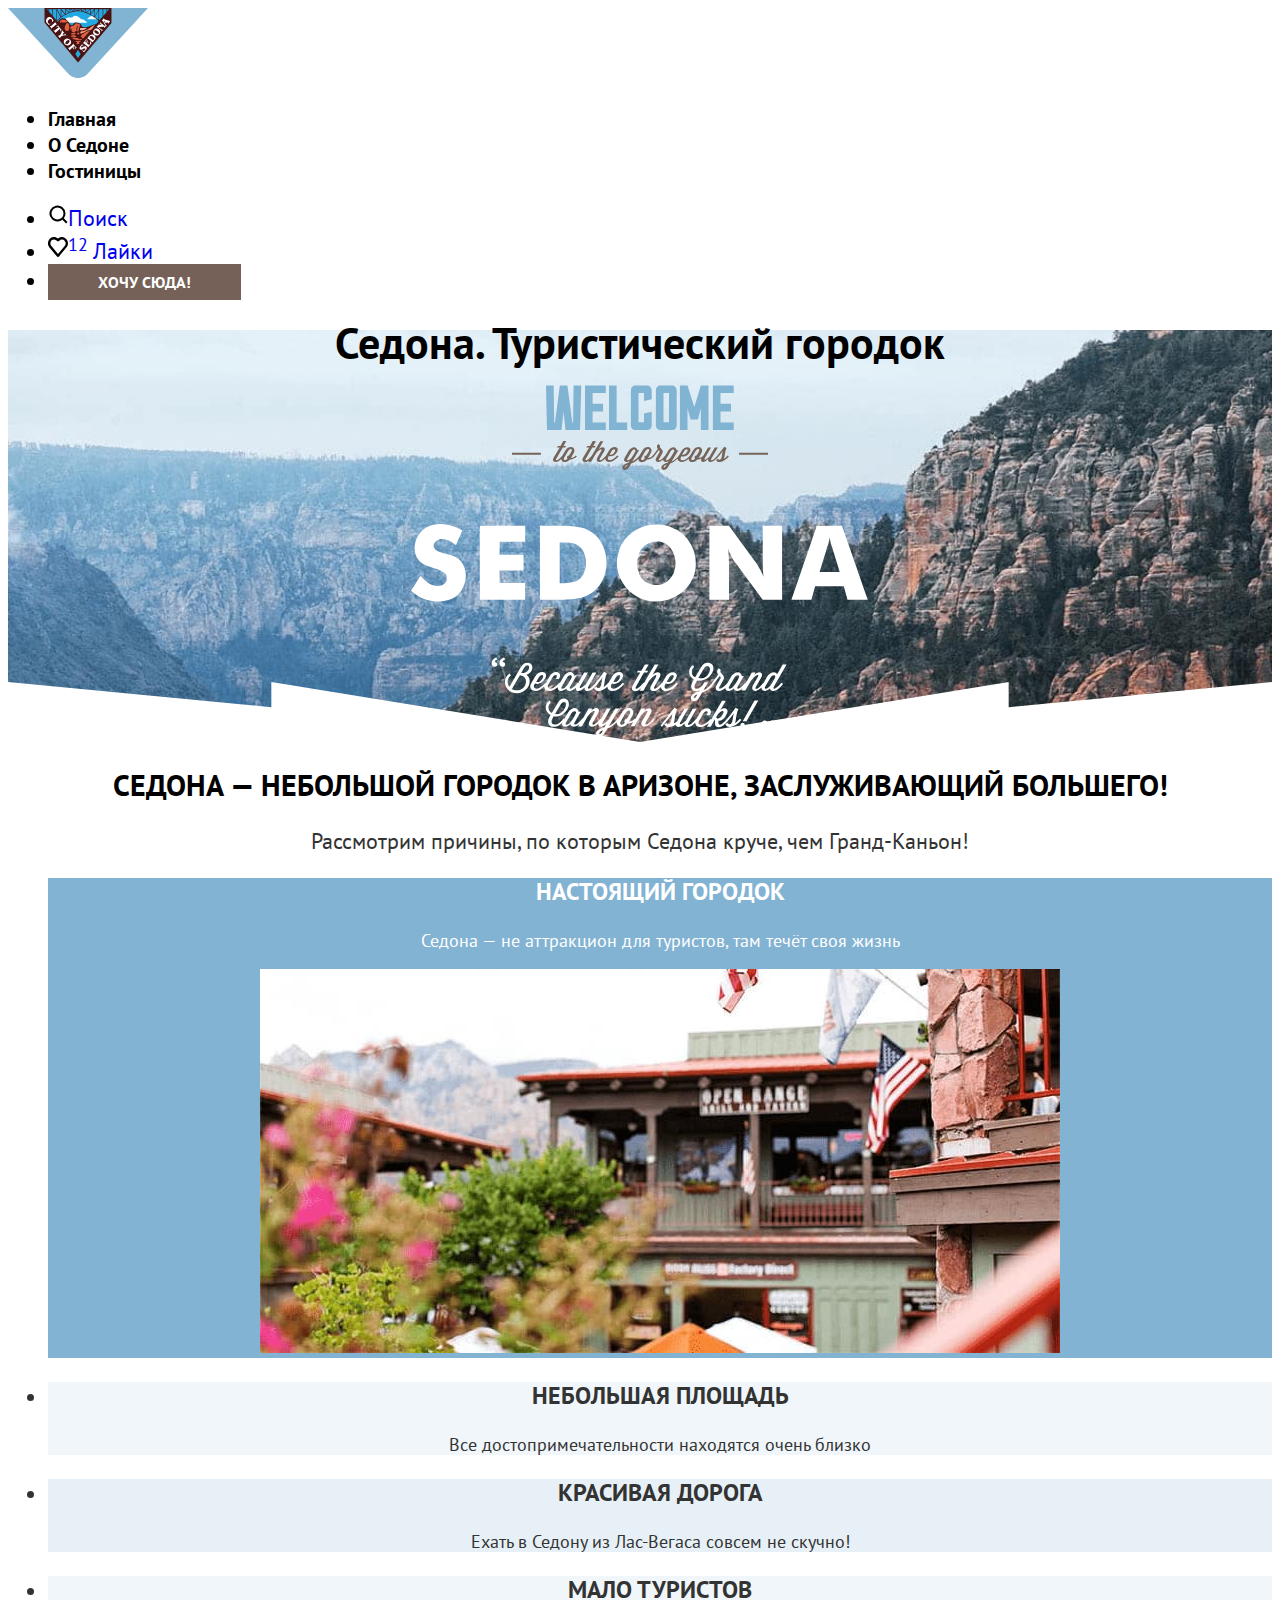
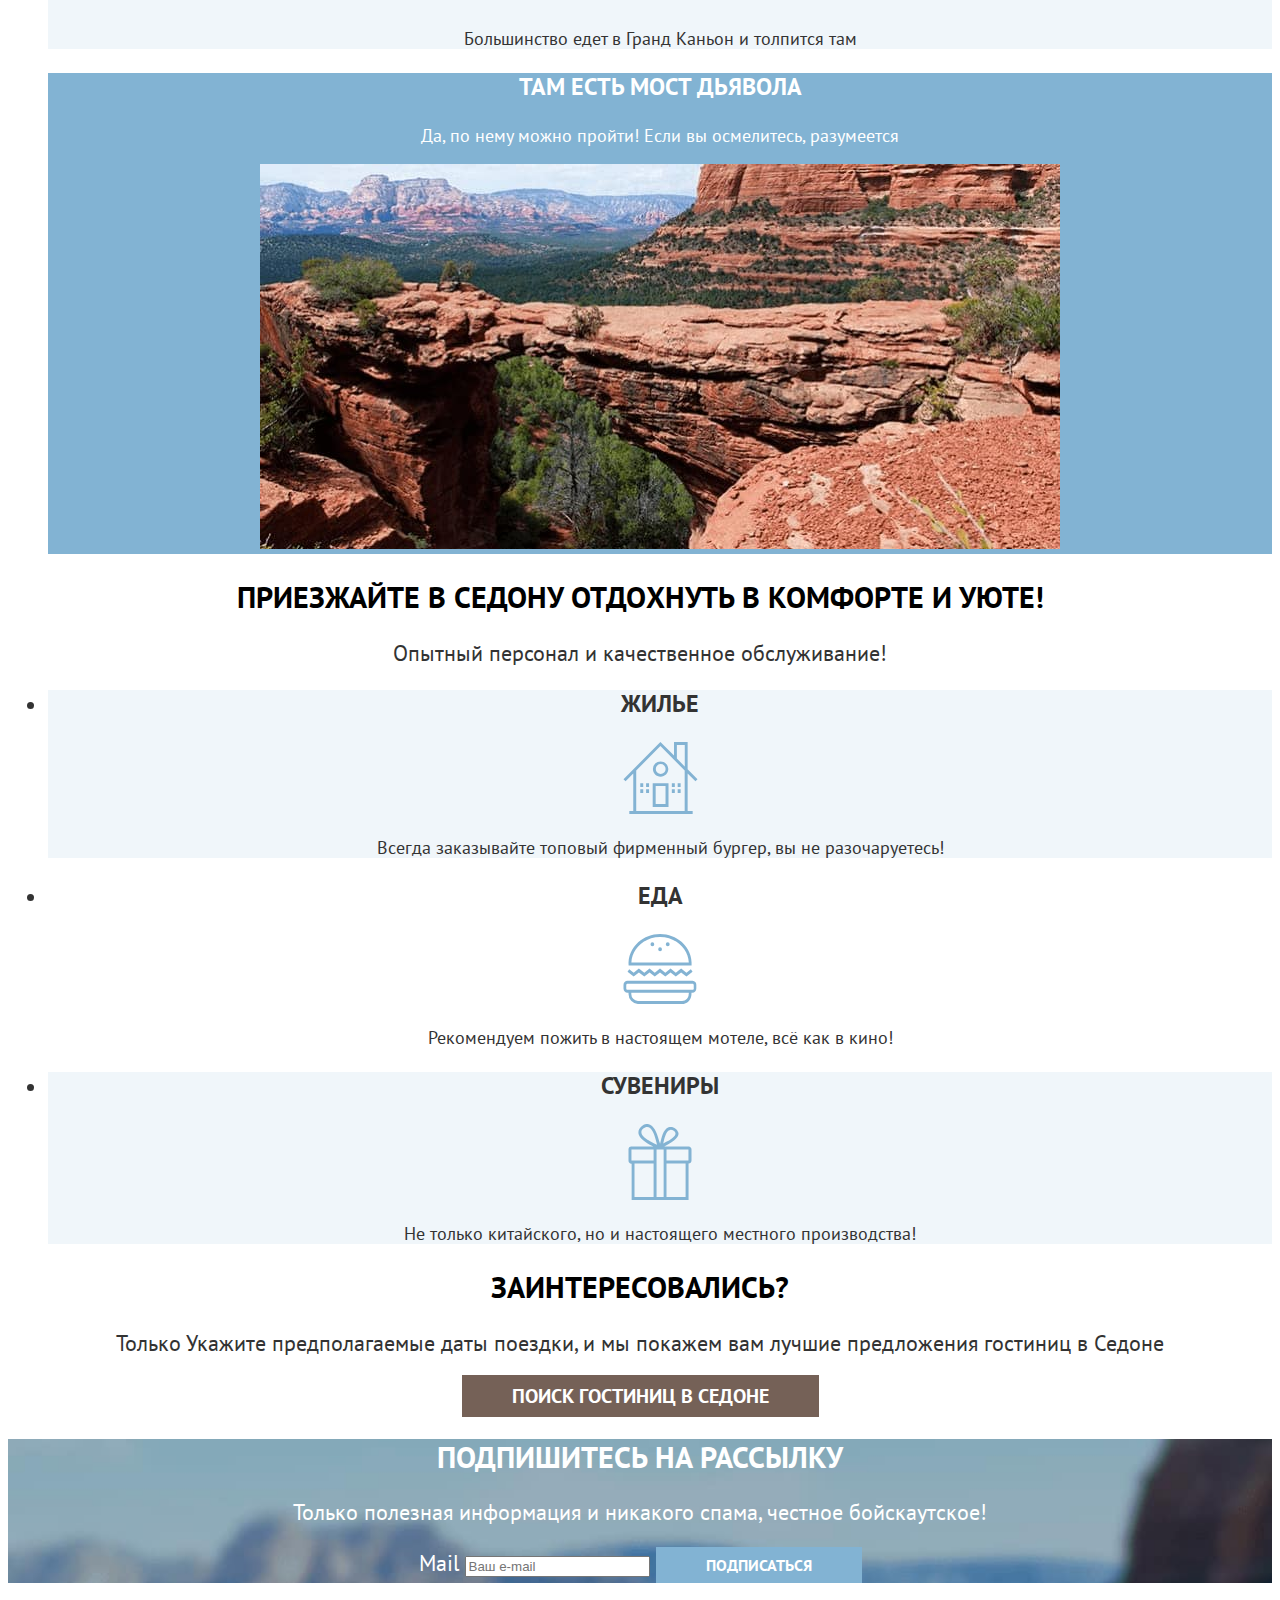
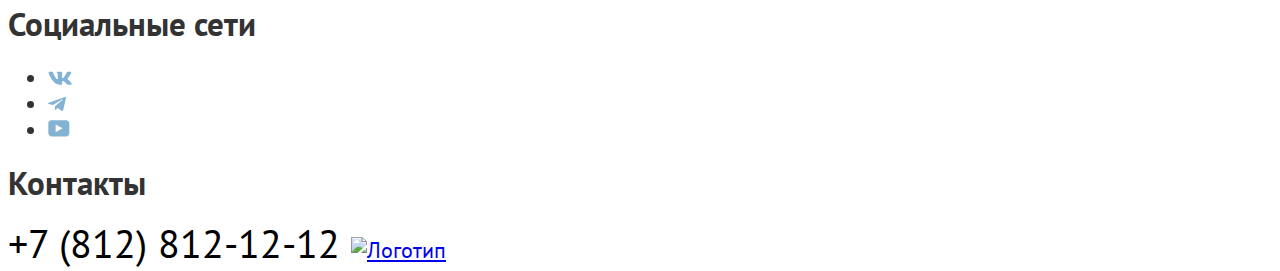
==== 2260615-sedona-36-master/index.html @ d2b9ed02 "Merge pull request #4 from IlyaPushkarskiy/master" ====
<!DOCTYPE html>
<html lang="ru">

<head>
  <meta charset="utf-8">
  <title>HTML Academy: Седона</title>
  <link rel="stylesheet" href="styles/styles.css">
</head>

<body>
  <header class="page-header">
    <a class="header-logo" href=" ">
      <img class="logo" width="140" height="70" src="images/header/logo.svg" alt="Логотип">
    </a>
    <nav class="navigation">
      <ul class="navigation-list">
        <li class="navigation-item">
          <a class="navigation-link" href="index.html">Главная
          </a>
        </li>
        <li class="navigation-item">
          <a class="navigation-link" href="#">О Седоне
          </a>
        </li>
        <li class="navigation-item">
          <a class="navigation-link" href="catalog.html">Гостиницы
          </a>
        </li>
      </ul>
      <ul class="navigation-list navigation-user">
        <li class="navigation-item-search">
          <a class="navigation-link-search" href="#">
            <span class="visually-hidden">Поиск</span>
          </a>
        </li>
        <li class="navigation-item-favorites">
          <a class=" navigation-link-favorites" href="#">
            <sup>12
            </sup>
            <span class="visually-hidden">Лайки</span>
          </a>
        </li>
        <li class="navigation-item-button">
          <button type="button" class="navigation-link-button">ХОЧУ СЮДА!
          </button>
        </li>
      </ul>
    </nav>
  </header>

  <main class="main-index">
    <section class="hero">
      <h1 class="visually-hidden">Седона. Туристический городок
      </h1>
      <img class="hero-title" width="458" height="352" src="images/main/welcome.svg" alt="Welcome to the gorgeous Sedona,
      because the Grand Canyon sucks!">
    </section>

    <section class="advantages">
      <h2 class="advantages-header">Седона — небольшой городок в Аризоне, заслуживающий большего!
      </h2>
      <p class="advantages-header-paragraph">Рассмотрим причины, по которым Седона круче, чем Гранд-Каньон!
      </p>
      <ul class="advantages-list">
        <li class="advantages-item">
          <h3 class="advantages-item-name">НАСТОЯЩИЙ ГОРОДОК
          </h3>
          <p class="advantages-item-desc">Седона — не аттракцион для туристов, там течёт своя жизнь
          </p>
          <img class="photo-sity" width="800" height="384" src="images/main/advantages-photo-1.jpg"
            alt="Фотография-города">
        </li>
        <li class="advantages-item">
          <h3 class="advantages-item-name">Небольшая площадь
          </h3>
          <p class="advantages-item-desc">Все достопримечательности находятся очень близко
          </p>
        </li>

        <li class="advantages-item">
          <h3 class="advantages-item-name">КРАСИВАЯ ДОРОГА
          </h3>
          <p class="advantages-item-desc">Ехать в Седону из Лас-Вегаса совсем не скучно!
          </p>
        </li>
        <li class="advantages-item">
          <h3 class="advantages-item-name">МАЛО ТУРИСТОВ
          </h3>
          <p class="advantages-item-desc">Большинство едет в Гранд Каньон и толпится там
          </p>
        </li>
        <li class="advantages-item">
          <h3 class="advantages-item-name">ТАМ ЕСТЬ МОСТ ДЬЯВОЛА
          </h3>
          <p class="advantages-item-desc">Да, по нему можно пройти! Если вы осмелитесь, разумеется
          </p>
          <img class="photo-canyon" width="800" height="385" src="images/main/advantages-photo-2.jpg"
            alt="Фотография-каньона">
        </li>
      </ul>
    </section>

    <section class="recommendations">
      <h2 class="recommendations-header">Приезжайте в Седону отдохнуть в комфорте и уюте!
      </h2>
      <p> Опытный персонал и качественное обслуживание!
      </p>
      <ul class="recommendations-list">
        <li class="recommendations-item">
          <h3 class="recommendations-item-name">ЖИЛЬЕ
          </h3>
          <img class="home" width="75" height="72" src="images/main/home.svg" alt="Дом">
          <p class="recommendations-item-desc"> Всегда заказывайте топовый фирменный бургер, вы не разочаруетесь!
          </p>
        </li>
        <li class="recommendations-item">
          <h3 class="recommendations-item-name">ЕДА
          </h3>
          <img class="food" width="74" height="70" src="images/main/food.svg" alt="Еда">
          <p class="recommendations-item-desc"> Рекомендуем пожить в настоящем мотеле, всё как в кино!
          </p>
        </li>
        <li class="recommendations-item">
          <h3 class="recommendations-item-name">СУВЕНИРЫ
          </h3>
          <img class="souvenir" width="64" height="76" src="images/main/souvenir.svg" alt="Сувениры">
          <p class="recommendations-item-desc"> Не только китайского, но и настоящего местного производства!
          </p>
        </li>
      </ul>
    </section>

    <section class="search-hotels">
      <h2 class="search-header">ЗАИНТЕРЕСОВАЛИСЬ?
      </h2>
      <p class="search-description">Только Укажите предполагаемые даты поездки,
        и мы покажем вам лучшие предложения гостиниц в Седоне
      </p>
      <a type="button" class="button-search"
      href="catalog.html">ПОИСК ГОСТИНИЦ В СЕДОНЕ
      </a>
    </section>

    <section class="subscribe-hotels">
      <h2 class="subscribe-hotels-header">ПОДПИШИТЕСЬ НА РАССЫЛКУ
      </h2>
      <p>Только полезная информация и
        никакого спама, честное бойскаутское!
      </p>
      <form class="subscribe-form" action="https://echo.htmlacademy.ru/">
        <label class="visually-hidden" for="mail">Mail
        </label>
        <input type="email" name="mail" id="mail" placeholder="Ваш e-mail">
        <button class="button-subscribe" type="submit">
          ПОДПИСАТЬСЯ
        </button>
      </form>
    </section>
  </main>

  <footer class="page-footer">
    <h2 class="visually-hidden">
      Социальные сети
    </h2>
    <ul class="footer-social-list">
      <li class="footer-social-item">
        <a class="button" href="https://vk.com/htmlacademy">
          <img class="vkontacte" width="24" height="14" src="images/footer/vkontakte.svg" alt="Вконтакте">
        </a>
      </li>
      <li class="footer-social-item">
        <a class="button" href="https://t.me/htmlacademy">
          <img class="telegram" width="18" height="15" src="images/footer/telegram.svg" alt="Телеграм">
        </a>
      </li>
      <li class="footer-social-item">
        <a class="button" href="https://www.youtube.com/user/htmlacademyru">

          <img class="Youtube" width="22" height="17" src="images/footer/youtube.svg" alt="Youtube">
        </a>
      </li>
    </ul>
    <h2 class="visually-hidden">Контакты
    </h2>
    <a class="footer-contacts-phone" href="tel:+78128121212">
      +7 (812) 812-12-12
    </a>
    <a href="https://htmlacademy.ru/">
      <img class="footer-logo" width="115" height="32"
      src="images/footer/html-academy.svg" alt="Логотип">
    </a>
  </footer>
</body>

</html>
---- 2260615-sedona-36-master/styles/styles.css ----
@font-face {
  font-family: "PT Sans";
  font-style: normal;
  font-weight: 400;
  src: url("../fonts/ptsans-400.woff2") format("woff2");
  font-display: swap;
}

@font-face {
  font-family: "PT Sans";
  font-style: normal;
  font-weight: 700;
  src: url("../fonts/ptsans-700.woff2") format("woff2");
  font-display: swap;
}

body {
  font-family: "PT Sans", sans-serif;
  font-size: 22px;
  line-height: 26px;
  font-weight: 400;
  color: #333333;
  background-color: #FFFFFF;

}

button {
  font-family: inherit;
  font-size: 16px;
  line-height: 20px;
  font-weight: 700;
  text-align: center;
  color: #ffffff;
  background-color: #756157;
  text-transform: uppercase;
  border: none;
  padding: 8px 50px;
}

.button-search {
  font-size: 20px;
  line-height: 36px;
  font-weight: 700;
  text-align: center;
  color: #ffffff;
  background-color: #756157;
  text-transform: uppercase;
  text-decoration: none;
  padding: 8px 50px;
}

.button-subscribe {
  color: #ffffff;
  background-color: #82B3D3;
}

.page-header {
  color: #000000;
  background-color: #FFFFFF;
}

.navigation-link {
  font-size: 20px;
  line-height: 24px;
  font-weight: 700;
  text-align: center;
  color: #000000;
  background-color: #FFFFFF;
  text-decoration: none;
  text-transform: capitalize;
}

.navigation-link-search {
  background-image: url("../images/header/search.svg");
  background-repeat: no-repeat;
  background-size: 20px 20px;
  text-decoration: none;
  padding-left: 20px
}

.navigation-link-favorites {
  background-image: url("../images/header/favorites.svg");
  background-repeat: no-repeat;
  background-size: 20px 20px;
  text-decoration: none;
  padding-left: 20px
}


.hero {
  color: #000000;
  background-color: #3b6286;
  background-image: url("../images/main/title-stairs.svg"),
    url("../images/main/main-header-background.jpg");
  background-size: 100% auto, cover;
  background-repeat: no-repeat, no-repeat;
  background-position: bottom center, top center;
}

.main-index {
  text-align: center;
}

.advantages-header,
.recommendations-header,
.search-header,
.subscribe-hotels-header {
  font-family: inherit;
  font-size: 30px;
  line-height: 36px;
  font-weight: 700;
  text-transform: uppercase;
  color: #000000;
}

.advantages-item-name,
.recommendations-item-name {
  font-size: 24px;
  line-height: 28px;
  text-transform: uppercase;
}

.advantages-item:first-child,
.advantages-item:last-child {
  color: #FFFFFF;
  background-color: #82B3D3;
}

.advantages-item-desc,
.recommendations-item-desc {
  font-size: 18px;
  line-height: 21px;
}

.advantages-item:nth-child(2),
.advantages-item:nth-child(4) {
  color: #333333;
  background-color: rgba(131, 179, 211, 0.12);
}


.advantages-item:nth-child(3) {
  color: #333333;
  background-color: rgba(131, 179, 211, 0.2);
}

.recommendations-item:nth-child(1) {
  color: #333333;
  background-color: rgba(131, 179, 211, 0.12);
}

.recommendations-item:nth-child(3) {
  color: #333333;
  background-color: rgba(131, 179, 211, 0.12);
}

.subscribe-hotels-header {
  color: #FFFFFF;
}

.subscribe-hotels {
  color: #FFFFFF;
  background-image: url("../images/main/subscribe.jpg");
  background-size: 100% auto;
  background-repeat: no-repeat;

}

.footer-contacts-phone {
  font-size: 40px;
  line-height: 40px;
  color: #000000;
  background-color: #FFFFFF;
  text-align: center;
  text-decoration: none;
}

.inner-header-title {
  font-size: 60px;
  line-height: 78px;
  font-weight: 700;
  color: #000000;
  background-color: #FFFFFF;

}

.inner-title-filter {
  color: white;
  background-color: #000;
  background-image: url("../images/catalog/filter-catalog.jpg");
  background-size: cover;
  background-repeat: no-repeat;

}

.catalog-filter-title {
  font-weight: 700;
  font-size: 20px;
  line-height: 24px;
}

.breadcrumbs-link {
  font-size: 16px;
  line-height: 21px;
  color: inherit;
  text-decoration: none;
}

.cards-style a {
  text-decoration: none;
}

.control {
  font-size: 18px;
  line-height: 23px;
}

.price {
  font-size: 20px;
  line-height: 24px;
}

.catalog-button-submit {
  background-color: #82B3D3;
}

.catalog-button-reset {
  color: #ffffff;
  background-color: transparent;
}

.catalog-results {
  color: #000000;
  font-weight: 700;
  font-size: 30px;
  line-height: 36px;
}

.select-control {
  font-size: 18px;
  line-height: 21px;
}

.product-card-link {
  font-weight: 700;
  font-size: 24px;
  line-height: 28px;
  color: #000000;
  text-decoration: none;
}

.product-card-price {
  font-size: 18px;
  line-height: 21px;
  font-weight: 400;
}

.producr-card-button {
  font-weight: 700;
  color: #fff;
  background-color: #756157;
  text-decoration: none;
  padding: 8px 50px;
}

.favorites {
  background-color: #82B3D3;
  padding: 8px 50px;
}

.rating {
  font-size: 16px;
  line-height: 20px;
  text-transform: uppercase;
}

.pagination-link {
  color: #FFFFFF;
  background-color: #82B3D3;
  font-weight: 700;
  font-size: 20px;
  line-height: 36px;
  text-decoration: none;
}

.pagination-current {
  color: #000;
  background-color: #F2F2F2;
}

.subscribe-hotels-inner-header {
  font-weight: 700;
  font-size: 30px;
  line-height: 36px;
}
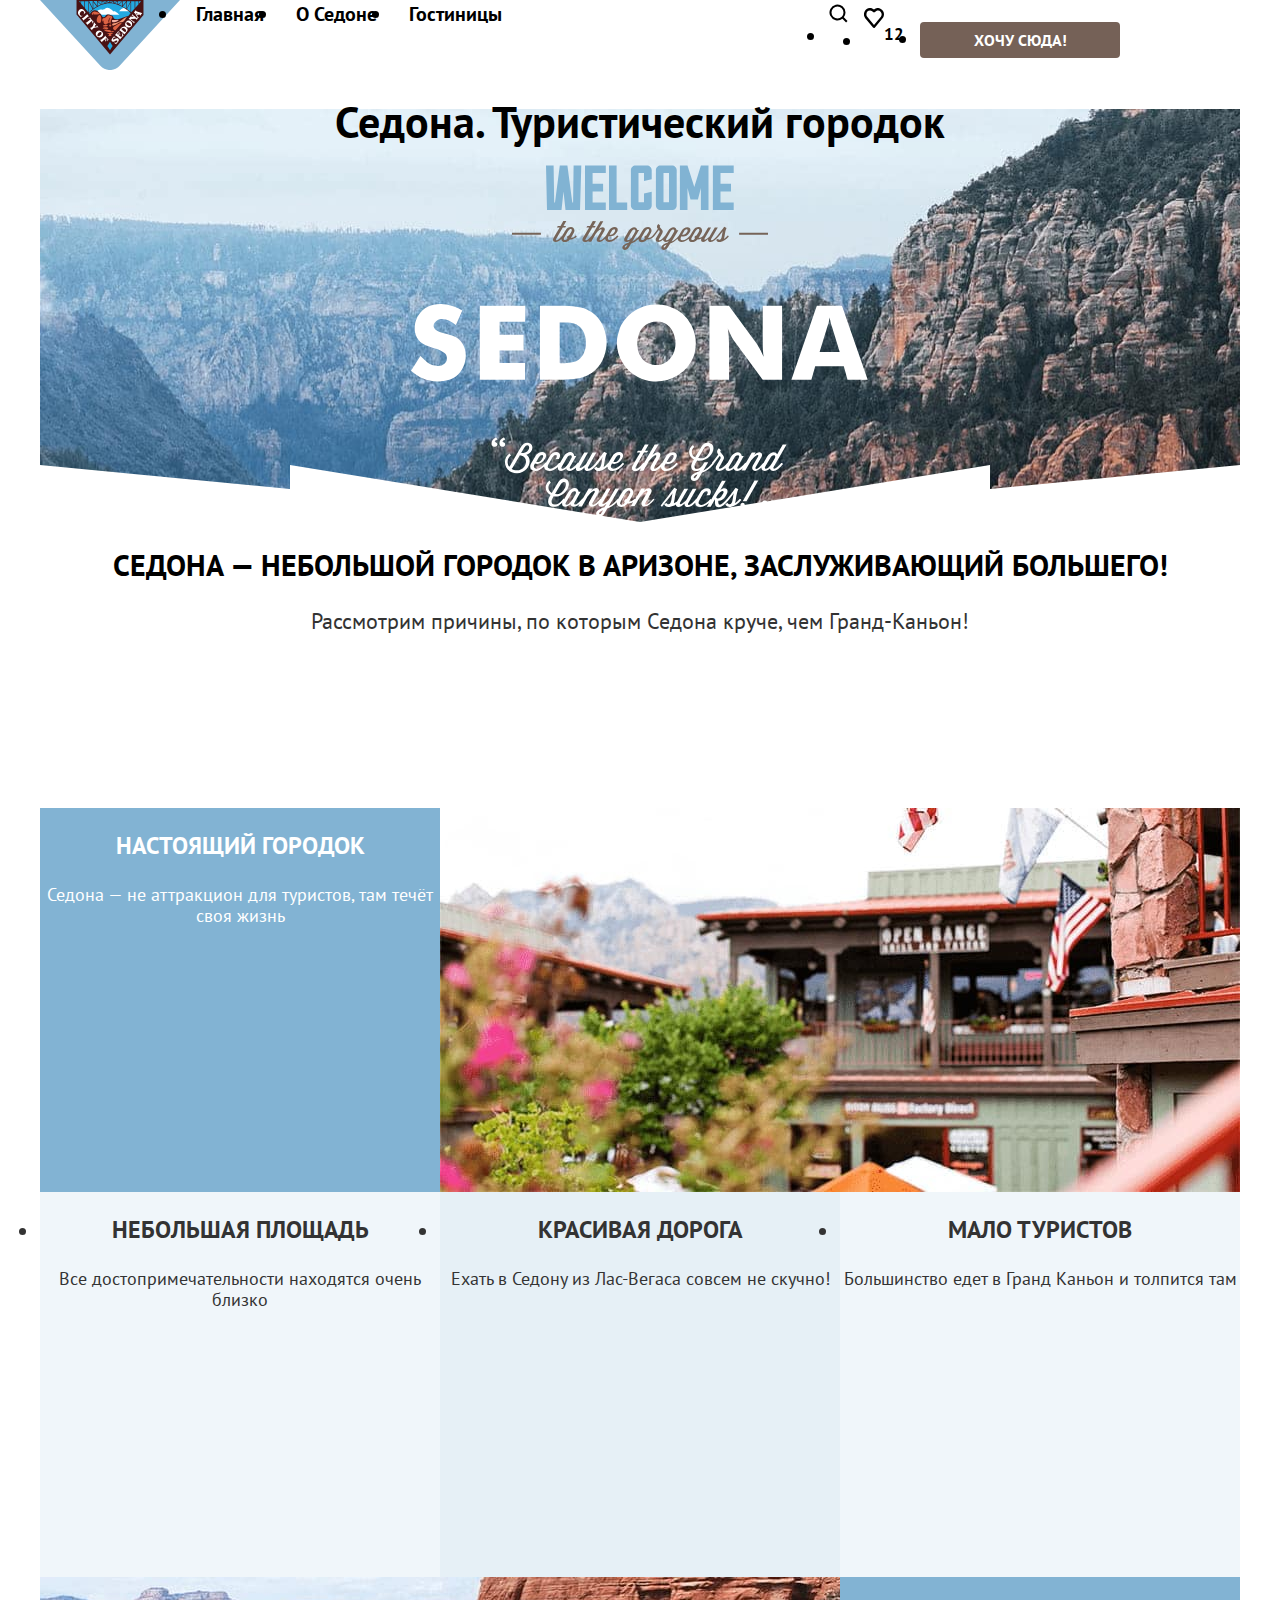
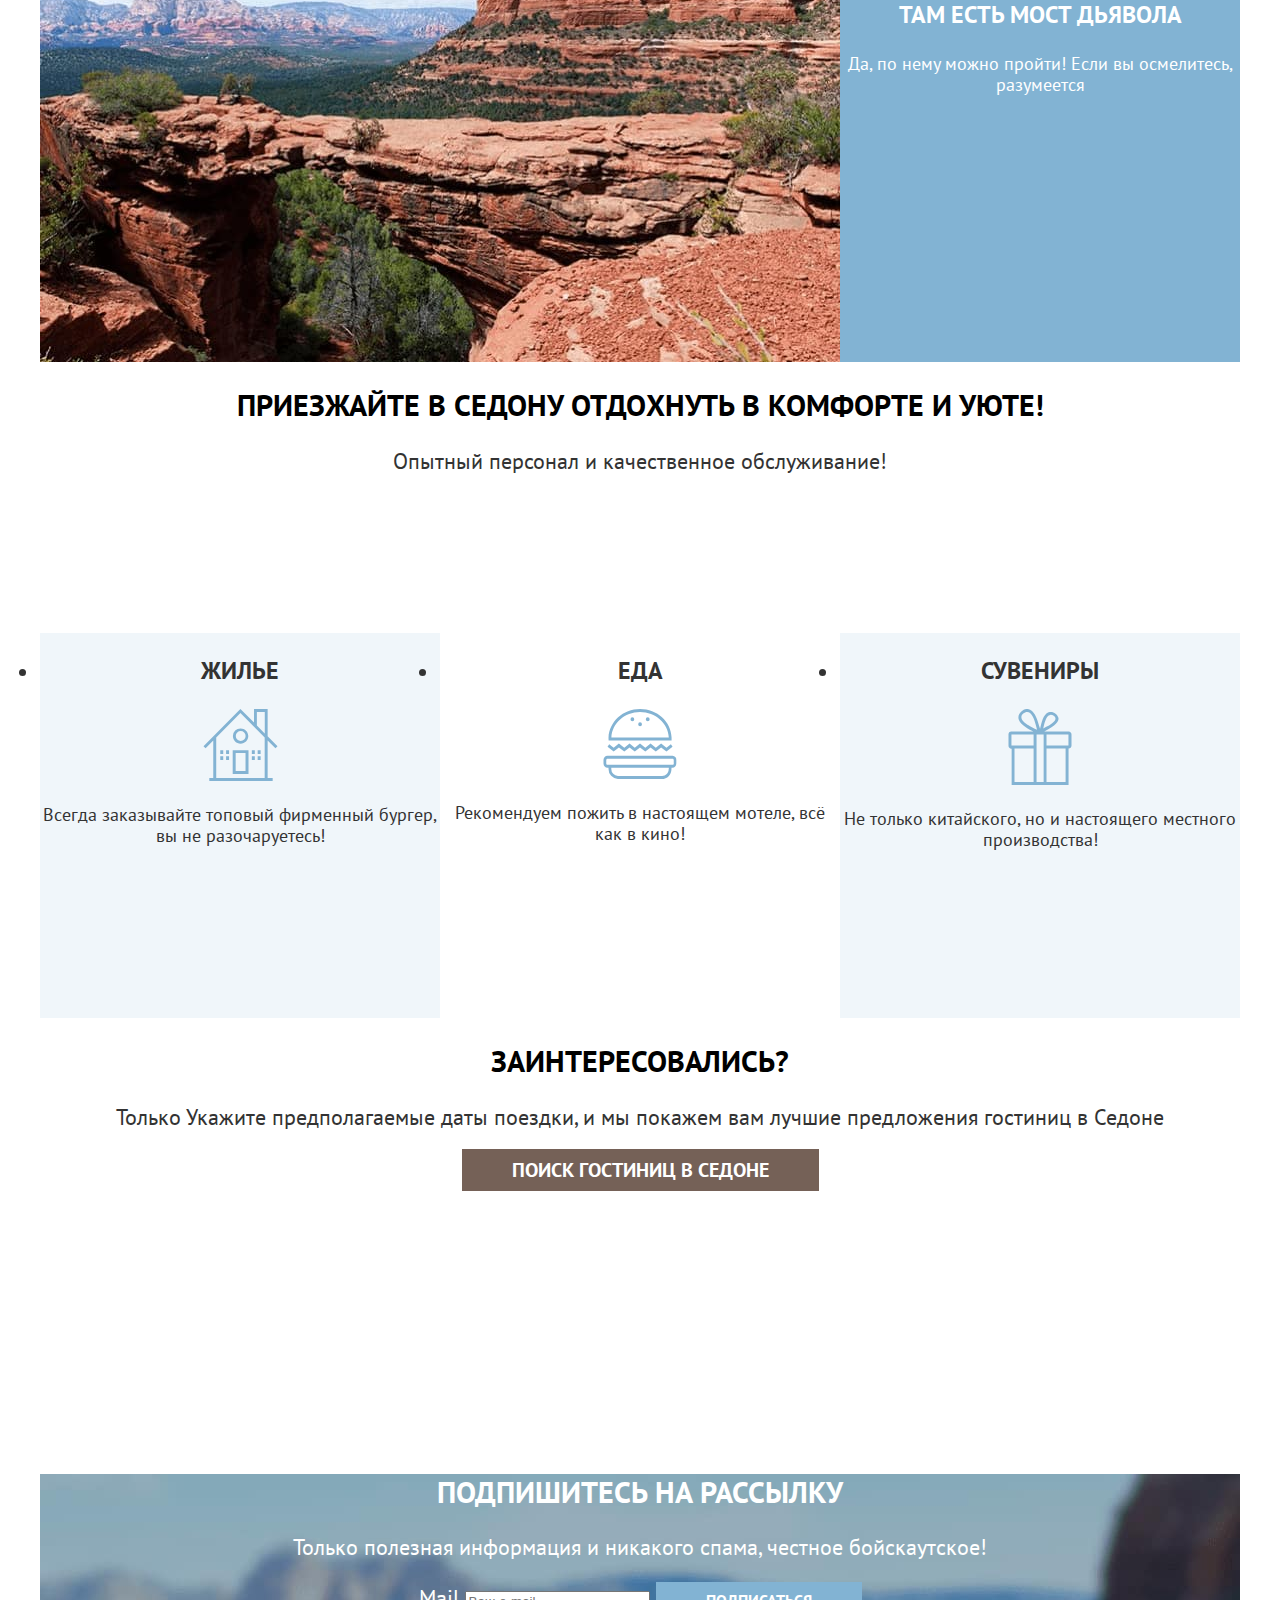
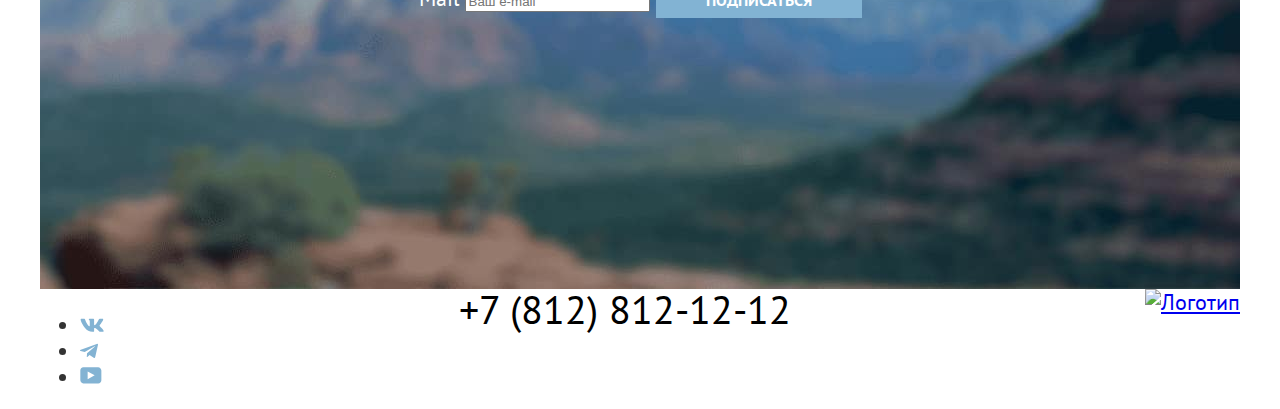
==== commit 6250eecc: "index 5 задание" ====
--- a/2260615-sedona-36-master/index.html
+++ b/2260615-sedona-36-master/index.html
@@ -1,195 +1,207 @@
 <!DOCTYPE html>
 <html lang="ru">
 
-<head>
-  <meta charset="utf-8">
-  <title>HTML Academy: Седона</title>
-  <link rel="stylesheet" href="styles/styles.css">
-</head>
-
-<body>
-  <header class="page-header">
-    <a class="header-logo" href=" ">
-      <img class="logo" width="140" height="70" src="images/header/logo.svg" alt="Логотип">
-    </a>
-    <nav class="navigation">
-      <ul class="navigation-list">
-        <li class="navigation-item">
-          <a class="navigation-link" href="index.html">Главная
+  <head>
+    <meta charset="utf-8">
+    <title>HTML Academy: Седона</title>
+    <link rel="stylesheet" href="styles/styles.css">
+    
+  </head>
+
+  <body>
+    <header class="page-header">
+      <a class="header-logo" href=" ">
+        <img class="logo" width="140" height="70" src="images/header/logo.svg" alt="Логотип">
+      </a>
+      <nav class="navigation">
+        <ul class="navigation-list navigation-main">
+          <li class="navigation-item">
+            <a class="navigation-link" href="index.html">Главная
+            </a>
+          </li>
+          <li class="navigation-item">
+            <a class="navigation-link" href="#">О Седоне
+            </a>
+          </li>
+          <li class="navigation-item">
+            <a class="navigation-link" href="catalog.html">Гостиницы
+            </a>
+          </li>
+        </ul>
+        <ul class="navigation-list navigation-user">
+          <li class="navigation-item-search">
+            <a class="navigation-link navigation-link-search" href="#">
+              <span class="visually-hidden" hidden>Поиск</span>
+            </a>
+          </li>
+          <li class="navigation-item-favorites">
+            <a class="navigation-link navigation-link-favorites" href="#">
+              <sup>12
+              </sup>
+              <span class="visually-hidden" hidden>Лайки</span>
+            </a>
+          </li>
+          <li class="navigation-item-button">
+            <button type="button" class="button navigation-link-button">ХОЧУ СЮДА!
+            </button>
+          </li>
+        </ul>
+      </nav>
+    </header>
+
+    <main class="main-index main-container">
+      <div class="page-container">
+        <section class="hero">
+          <h1 class="visually-hidden">Седона. Туристический городок
+          </h1>
+          <img class="hero-title" width="458" height="352" src="images/main/welcome.svg" alt="Welcome to the gorgeous Sedona,
+          because the Grand Canyon sucks!">
+        </section>
+
+        <section class="advantages">
+          <div class="advantages-block">
+            <h2 class="header-section advantages-header">Седона — небольшой городок в Аризоне, заслуживающий большего!
+            </h2>
+            <p class="advantages-header-paragraph">Рассмотрим причины, по которым Седона круче, чем Гранд-Каньон!
+            </p>
+          </div>
+          <ul class="advantages-list">
+            <li class="advantages-item advantages-subtitle">
+              <div class="blue-background">
+                <h3 class="advantages-item-name item-name">НАСТОЯЩИЙ ГОРОДОК
+                </h3>
+                <p class="advantages-item-desc item-desc">Седона — не аттракцион для туристов, там течёт своя жизнь
+                </p>
+              </div>
+              <img class="photo-sity" width="800" height="384" src="images/main/advantages-photo-1.jpg"
+                alt="Фотография-города">
+            </li>
+            <li class="advantages-item block gray-background">
+              <h3 class="advantages-item-name item-name">Небольшая площадь
+              </h3>
+              <p class="advantages-item-desc item-desc">Все достопримечательности находятся очень близко
+              </p>
+            </li>
+
+            <li class="advantages-item block dark-gray-background ">
+              <h3 class="advantages-item-name item-name">КРАСИВАЯ ДОРОГА
+              </h3>
+              <p class="advantages-item-desc item-desc">Ехать в Седону из Лас-Вегаса совсем не скучно!
+              </p>
+            </li>
+            <li class="advantages-item block gray-background">
+              <h3 class="advantages-item-name item-name">МАЛО ТУРИСТОВ
+              </h3>
+              <p class="advantages-item-desc item-desc">Большинство едет в Гранд Каньон и толпится там
+              </p>
+            </li>
+            <li class="advantages-item advantages-subtitle ">
+              <div class="blue-background">
+                <h3 class="advantages-item-name item-name">ТАМ ЕСТЬ МОСТ ДЬЯВОЛА
+                </h3>
+                <p class="advantages-item-desc item-desc">Да, по нему можно пройти! Если вы осмелитесь, разумеется
+                </p>
+              </div>
+              <img class="photo-canyon" width="800" height="385" src="images/main/advantages-photo-2.jpg"
+                alt="Фотография-каньона">
+            </li>
+          </ul>
+        </section>
+
+        <section class="recommendations">
+          <div class="recomendation-footer">
+            <h2 class="header-section recommendations-header">Приезжайте в Седону отдохнуть в комфорте и уюте!
+            </h2>
+            <p> Опытный персонал и качественное обслуживание!
+            </p>
+          </div>
+          <ul class="recommendations-list">
+            <li class="recommendations-item block gray-background">
+              <h3 class="recommendations-item-name item-name">ЖИЛЬЕ
+              </h3>
+              <img class="home" width="75" height="72" src="images/main/home.svg" alt="Дом">
+              <p class="recommendations-item-desc item-desc"> Всегда заказывайте топовый фирменный бургер, вы не
+                разочаруетесь!
+              </p>
+            </li>
+            <li class="recommendations-item block">
+              <h3 class="recommendations-item-name item-name">ЕДА
+              </h3>
+              <img class="food" width="74" height="70" src="images/main/food.svg" alt="Еда">
+              <p class="recommendations-item-desc item-desc"> Рекомендуем пожить в настоящем мотеле, всё как в кино!
+              </p>
+            </li>
+            <li class="recommendations-item block gray-background">
+              <h3 class="recommendations-item-name item-name">СУВЕНИРЫ
+              </h3>
+              <img class="souvenir" width="64" height="76" src="images/main/souvenir.svg" alt="Сувениры">
+              <p class="recommendations-item-desc item-desc"> Не только китайского, но и настоящего местного
+                производства!
+              </p>
+            </li>
+          </ul>
+        </section>
+
+        <section class="search-hotels">
+          <h2 class="header-section search-header">ЗАИНТЕРЕСОВАЛИСЬ?
+          </h2>
+          <p class="search-description">Только Укажите предполагаемые даты поездки,
+            и мы покажем вам лучшие предложения гостиниц в Седоне
+          </p>
+          <a type="button" class="button button-search" href="catalog.html">ПОИСК ГОСТИНИЦ В СЕДОНЕ
           </a>
-        </li>
-        <li class="navigation-item">
-          <a class="navigation-link" href="#">О Седоне
-          </a>
-        </li>
-        <li class="navigation-item">
-          <a class="navigation-link" href="catalog.html">Гостиницы
-          </a>
-        </li>
-      </ul>
-      <ul class="navigation-list navigation-user">
-        <li class="navigation-item-search">
-          <a class="navigation-link-search" href="#">
-            <span class="visually-hidden">Поиск</span>
-          </a>
-        </li>
-        <li class="navigation-item-favorites">
-          <a class=" navigation-link-favorites" href="#">
-            <sup>12
-            </sup>
-            <span class="visually-hidden">Лайки</span>
-          </a>
-        </li>
-        <li class="navigation-item-button">
-          <button type="button" class="navigation-link-button">ХОЧУ СЮДА!
-          </button>
-        </li>
-      </ul>
-    </nav>
-  </header>
-
-  <main class="main-index">
-    <section class="hero">
-      <h1 class="visually-hidden">Седона. Туристический городок
-      </h1>
-      <img class="hero-title" width="458" height="352" src="images/main/welcome.svg" alt="Welcome to the gorgeous Sedona,
-      because the Grand Canyon sucks!">
-    </section>
-
-    <section class="advantages">
-      <h2 class="advantages-header">Седона — небольшой городок в Аризоне, заслуживающий большего!
-      </h2>
-      <p class="advantages-header-paragraph">Рассмотрим причины, по которым Седона круче, чем Гранд-Каньон!
-      </p>
-      <ul class="advantages-list">
-        <li class="advantages-item">
-          <h3 class="advantages-item-name">НАСТОЯЩИЙ ГОРОДОК
-          </h3>
-          <p class="advantages-item-desc">Седона — не аттракцион для туристов, там течёт своя жизнь
+        </section>
+
+        <section class="subscribe-hotels">
+          <h2 class="header-section subscribe-hotels-header">ПОДПИШИТЕСЬ НА РАССЫЛКУ
+          </h2>
+          <p>Только полезная информация и
+            никакого спама, честное бойскаутское!
           </p>
-          <img class="photo-sity" width="800" height="384" src="images/main/advantages-photo-1.jpg"
-            alt="Фотография-города">
-        </li>
-        <li class="advantages-item">
-          <h3 class="advantages-item-name">Небольшая площадь
-          </h3>
-          <p class="advantages-item-desc">Все достопримечательности находятся очень близко
-          </p>
-        </li>
-
-        <li class="advantages-item">
-          <h3 class="advantages-item-name">КРАСИВАЯ ДОРОГА
-          </h3>
-          <p class="advantages-item-desc">Ехать в Седону из Лас-Вегаса совсем не скучно!
-          </p>
-        </li>
-        <li class="advantages-item">
-          <h3 class="advantages-item-name">МАЛО ТУРИСТОВ
-          </h3>
-          <p class="advantages-item-desc">Большинство едет в Гранд Каньон и толпится там
-          </p>
-        </li>
-        <li class="advantages-item">
-          <h3 class="advantages-item-name">ТАМ ЕСТЬ МОСТ ДЬЯВОЛА
-          </h3>
-          <p class="advantages-item-desc">Да, по нему можно пройти! Если вы осмелитесь, разумеется
-          </p>
-          <img class="photo-canyon" width="800" height="385" src="images/main/advantages-photo-2.jpg"
-            alt="Фотография-каньона">
-        </li>
-      </ul>
-    </section>
-
-    <section class="recommendations">
-      <h2 class="recommendations-header">Приезжайте в Седону отдохнуть в комфорте и уюте!
-      </h2>
-      <p> Опытный персонал и качественное обслуживание!
-      </p>
-      <ul class="recommendations-list">
-        <li class="recommendations-item">
-          <h3 class="recommendations-item-name">ЖИЛЬЕ
-          </h3>
-          <img class="home" width="75" height="72" src="images/main/home.svg" alt="Дом">
-          <p class="recommendations-item-desc"> Всегда заказывайте топовый фирменный бургер, вы не разочаруетесь!
-          </p>
-        </li>
-        <li class="recommendations-item">
-          <h3 class="recommendations-item-name">ЕДА
-          </h3>
-          <img class="food" width="74" height="70" src="images/main/food.svg" alt="Еда">
-          <p class="recommendations-item-desc"> Рекомендуем пожить в настоящем мотеле, всё как в кино!
-          </p>
-        </li>
-        <li class="recommendations-item">
-          <h3 class="recommendations-item-name">СУВЕНИРЫ
-          </h3>
-          <img class="souvenir" width="64" height="76" src="images/main/souvenir.svg" alt="Сувениры">
-          <p class="recommendations-item-desc"> Не только китайского, но и настоящего местного производства!
-          </p>
-        </li>
-      </ul>
-    </section>
-
-    <section class="search-hotels">
-      <h2 class="search-header">ЗАИНТЕРЕСОВАЛИСЬ?
-      </h2>
-      <p class="search-description">Только Укажите предполагаемые даты поездки,
-        и мы покажем вам лучшие предложения гостиниц в Седоне
-      </p>
-      <a type="button" class="button-search"
-      href="catalog.html">ПОИСК ГОСТИНИЦ В СЕДОНЕ
-      </a>
-    </section>
-
-    <section class="subscribe-hotels">
-      <h2 class="subscribe-hotels-header">ПОДПИШИТЕСЬ НА РАССЫЛКУ
-      </h2>
-      <p>Только полезная информация и
-        никакого спама, честное бойскаутское!
-      </p>
-      <form class="subscribe-form" action="https://echo.htmlacademy.ru/">
-        <label class="visually-hidden" for="mail">Mail
-        </label>
-        <input type="email" name="mail" id="mail" placeholder="Ваш e-mail">
-        <button class="button-subscribe" type="submit">
-          ПОДПИСАТЬСЯ
-        </button>
-      </form>
-    </section>
-  </main>
-
-  <footer class="page-footer">
-    <h2 class="visually-hidden">
-      Социальные сети
-    </h2>
-    <ul class="footer-social-list">
-      <li class="footer-social-item">
-        <a class="button" href="https://vk.com/htmlacademy">
-          <img class="vkontacte" width="24" height="14" src="images/footer/vkontakte.svg" alt="Вконтакте">
+          <form class="subscribe-form" action="https://echo.htmlacademy.ru/">
+            <label class="visually-hidden" for="mail">Mail
+            </label>
+            <input type="email" name="mail" id="mail" placeholder="Ваш e-mail">
+            <button class="button blue-background" type="submit">
+              ПОДПИСАТЬСЯ
+            </button>
+          </form>
+        </section>
+      </div>
+    </main>
+
+    <footer class="page-footer">
+      <div class="page-footer-container">
+        <h2 class="visually-hidden" hidden>
+          Социальные сети
+        </h2>
+        <ul class="footer-social-list">
+          <li class="footer-social-item">
+            <a class="button-vk" href="https://vk.com/htmlacademy">
+              <img class="vkontacte" width="24" height="14" src="images/footer/vkontakte.svg" alt="Вконтакте">
+            </a>
+          </li>
+          <li class="footer-social-item">
+            <a class="button-telegram" href="https://t.me/htmlacademy">
+              <img class="telegram" width="18" height="15" src="images/footer/telegram.svg" alt="Телеграм">
+            </a>
+          </li>
+          <li class="footer-social-item">
+            <a class="button-youtube" href="https://www.youtube.com/user/htmlacademyru">
+              <img class="youtube" width="22" height="17" src="images/footer/youtube.svg" alt="Youtube">
+            </a>
+          </li>
+        </ul>
+        <h2 class="visually-hidden" hidden>Контакты
+        </h2>
+        <a class="footer-contacts-phone" href="tel:+78128121212">
+          +7 (812) 812-12-12
         </a>
-      </li>
-      <li class="footer-social-item">
-        <a class="button" href="https://t.me/htmlacademy">
-          <img class="telegram" width="18" height="15" src="images/footer/telegram.svg" alt="Телеграм">
+        <a href="https://htmlacademy.ru/">
+          <img class="footer-logo" width="115" height="32" src="images/footer/html-academy.svg" alt="Логотип">
         </a>
-      </li>
-      <li class="footer-social-item">
-        <a class="button" href="https://www.youtube.com/user/htmlacademyru">
-
-          <img class="Youtube" width="22" height="17" src="images/footer/youtube.svg" alt="Youtube">
-        </a>
-      </li>
-    </ul>
-    <h2 class="visually-hidden">Контакты
-    </h2>
-    <a class="footer-contacts-phone" href="tel:+78128121212">
-      +7 (812) 812-12-12
-    </a>
-    <a href="https://htmlacademy.ru/">
-      <img class="footer-logo" width="115" height="32"
-      src="images/footer/html-academy.svg" alt="Логотип">
-    </a>
-  </footer>
-</body>
+      </div>
+    </footer>
+  </body>
 
 </html>
--- a/2260615-sedona-36-master/styles/styles.css
+++ b/2260615-sedona-36-master/styles/styles.css
@@ -14,17 +14,57 @@
   font-display: swap;
 }
 
+html {
+  height: 100%;
+}
+
 body {
+  margin: 0;
+  display: flex;
+  flex-direction: column;
+  min-height: 100%;
   font-family: "PT Sans", sans-serif;
   font-size: 22px;
   line-height: 26px;
-  font-weight: 400;
   color: #333333;
   background-color: #FFFFFF;
-
-}
-
-button {
+}
+
+.main-container {
+  flex-grow: 1;
+}
+
+.page-header {
+  display: flex;
+  width: 1200px;
+  margin: 0 auto;
+}
+
+.navigation {
+  display: flex;
+  width: 1200px;
+
+}
+
+.navigation-list {
+  width: 450px;
+  display: flex;
+  margin: 0;
+  padding: 0;
+}
+
+.navigation-user {
+  width: 400px;
+  margin-left: auto;
+  padding: 22px 12px;
+}
+
+.navigation-link-button {
+  width: 200px;
+  border-radius: 4px;
+}
+
+.button {
   font-family: inherit;
   font-size: 16px;
   line-height: 20px;
@@ -35,24 +75,14 @@
   text-transform: uppercase;
   border: none;
   padding: 8px 50px;
+  text-decoration: none;
 }
 
 .button-search {
   font-size: 20px;
   line-height: 36px;
-  font-weight: 700;
-  text-align: center;
-  color: #ffffff;
-  background-color: #756157;
-  text-transform: uppercase;
-  text-decoration: none;
-  padding: 8px 50px;
-}
-
-.button-subscribe {
-  color: #ffffff;
-  background-color: #82B3D3;
-}
+}
+
 
 .page-header {
   color: #000000;
@@ -63,6 +93,7 @@
   font-size: 20px;
   line-height: 24px;
   font-weight: 700;
+  padding: 20px 16px;
   text-align: center;
   color: #000000;
   background-color: #FFFFFF;
@@ -86,6 +117,10 @@
   padding-left: 20px
 }
 
+.page-container {
+  width: 1200px;
+  margin: 0 auto;
+}
 
 .hero {
   color: #000000;
@@ -101,11 +136,7 @@
   text-align: center;
 }
 
-.advantages-header,
-.recommendations-header,
-.search-header,
-.subscribe-hotels-header {
-  font-family: inherit;
+.header-section {
   font-size: 30px;
   line-height: 36px;
   font-weight: 700;
@@ -113,45 +144,84 @@
   color: #000000;
 }
 
-.advantages-item-name,
-.recommendations-item-name {
+.advantages-block {
+  width: 1200px;
+  height: 261px;
+}
+
+.advantages-subtitle {
+  display: flex;
+}
+
+.advantages-list {
+  display: flex;
+  flex-wrap: wrap;
+  margin: 0;
+  padding: 0;
+}
+
+.block {
+  width: 400px;
+  height: 385px;
+}
+
+.photo-canyon {
+  order: -1;
+}
+
+.recommendations-list {
+  display: flex;
+  width: 1200px;
+  height: 385px;
+  margin: 0;
+  padding: 0;
+}
+
+.recomendation-footer {
+  height: 246px;
+}
+
+.search-hotels {
+  height: 406px;
+}
+
+.subscribe-hotels {
+  height: 415px;
+}
+
+.page-footer-container {
+  display: flex;
+  width: 1200px;
+  height: 120px;
+  margin: 0 auto;
+  justify-content: space-between;
+}
+
+
+.item-name {
   font-size: 24px;
   line-height: 28px;
   text-transform: uppercase;
 }
 
-.advantages-item:first-child,
-.advantages-item:last-child {
+.blue-background {
   color: #FFFFFF;
   background-color: #82B3D3;
 }
 
-.advantages-item-desc,
-.recommendations-item-desc {
+.item-desc {
   font-size: 18px;
   line-height: 21px;
 }
 
-.advantages-item:nth-child(2),
-.advantages-item:nth-child(4) {
+.gray-background {
   color: #333333;
   background-color: rgba(131, 179, 211, 0.12);
 }
 
-
-.advantages-item:nth-child(3) {
+.dark-gray-background {
   color: #333333;
   background-color: rgba(131, 179, 211, 0.2);
-}
-
-.recommendations-item:nth-child(1) {
-  color: #333333;
-  background-color: rgba(131, 179, 211, 0.12);
-}
-
-.recommendations-item:nth-child(3) {
-  color: #333333;
-  background-color: rgba(131, 179, 211, 0.12);
 }
 
 .subscribe-hotels-header {
@@ -163,7 +233,6 @@
   background-image: url("../images/main/subscribe.jpg");
   background-size: 100% auto;
   background-repeat: no-repeat;
-
 }
 
 .footer-contacts-phone {
@@ -179,31 +248,66 @@
   font-size: 60px;
   line-height: 78px;
   font-weight: 700;
-  color: #000000;
-  background-color: #FFFFFF;
-
 }
 
 .inner-title-filter {
-  color: white;
-  background-color: #000;
+  display: flex;
+  flex-wrap: wrap;
+  color: #FFFFFF;
+  background-color: #000000;
   background-image: url("../images/catalog/filter-catalog.jpg");
   background-size: cover;
   background-repeat: no-repeat;
-
+  height: 412px;
+}
+
+.inner-header {
+  width: 1060px;
+  height: 107px;
+  margin: 0 auto;
+  color: #FFFFFF;
+}
+
+.catalog-filter-box {
+  width: 151px;
+  height: 157px;
+   }
+
+.catalog-filter {
+
+  display: flex;
+  margin: 0 auto;
+  justify-content: space-between;
 }
 
 .catalog-filter-title {
   font-weight: 700;
   font-size: 20px;
   line-height: 24px;
-}
-
+
+}
+
+.breadcrumbs{
+display: flex;
+
+
+}
 .breadcrumbs-link {
+
   font-size: 16px;
   line-height: 21px;
   color: inherit;
   text-decoration: none;
+}
+
+.price-scale{
+  width: 288px;
+  height: 160px;
+}
+
+.filter-button{
+  width: 191px;
+height: 104px;
 }
 
 .cards-style a {
@@ -255,19 +359,6 @@
   font-weight: 400;
 }
 
-.producr-card-button {
-  font-weight: 700;
-  color: #fff;
-  background-color: #756157;
-  text-decoration: none;
-  padding: 8px 50px;
-}
-
-.favorites {
-  background-color: #82B3D3;
-  padding: 8px 50px;
-}
-
 .rating {
   font-size: 16px;
   line-height: 20px;
@@ -277,19 +368,11 @@
 .pagination-link {
   color: #FFFFFF;
   background-color: #82B3D3;
-  font-weight: 700;
   font-size: 20px;
   line-height: 36px;
-  text-decoration: none;
 }
 
 .pagination-current {
-  color: #000;
+  color: #000000;
   background-color: #F2F2F2;
 }
-
-.subscribe-hotels-inner-header {
-  font-weight: 700;
-  font-size: 30px;
-  line-height: 36px;
-}
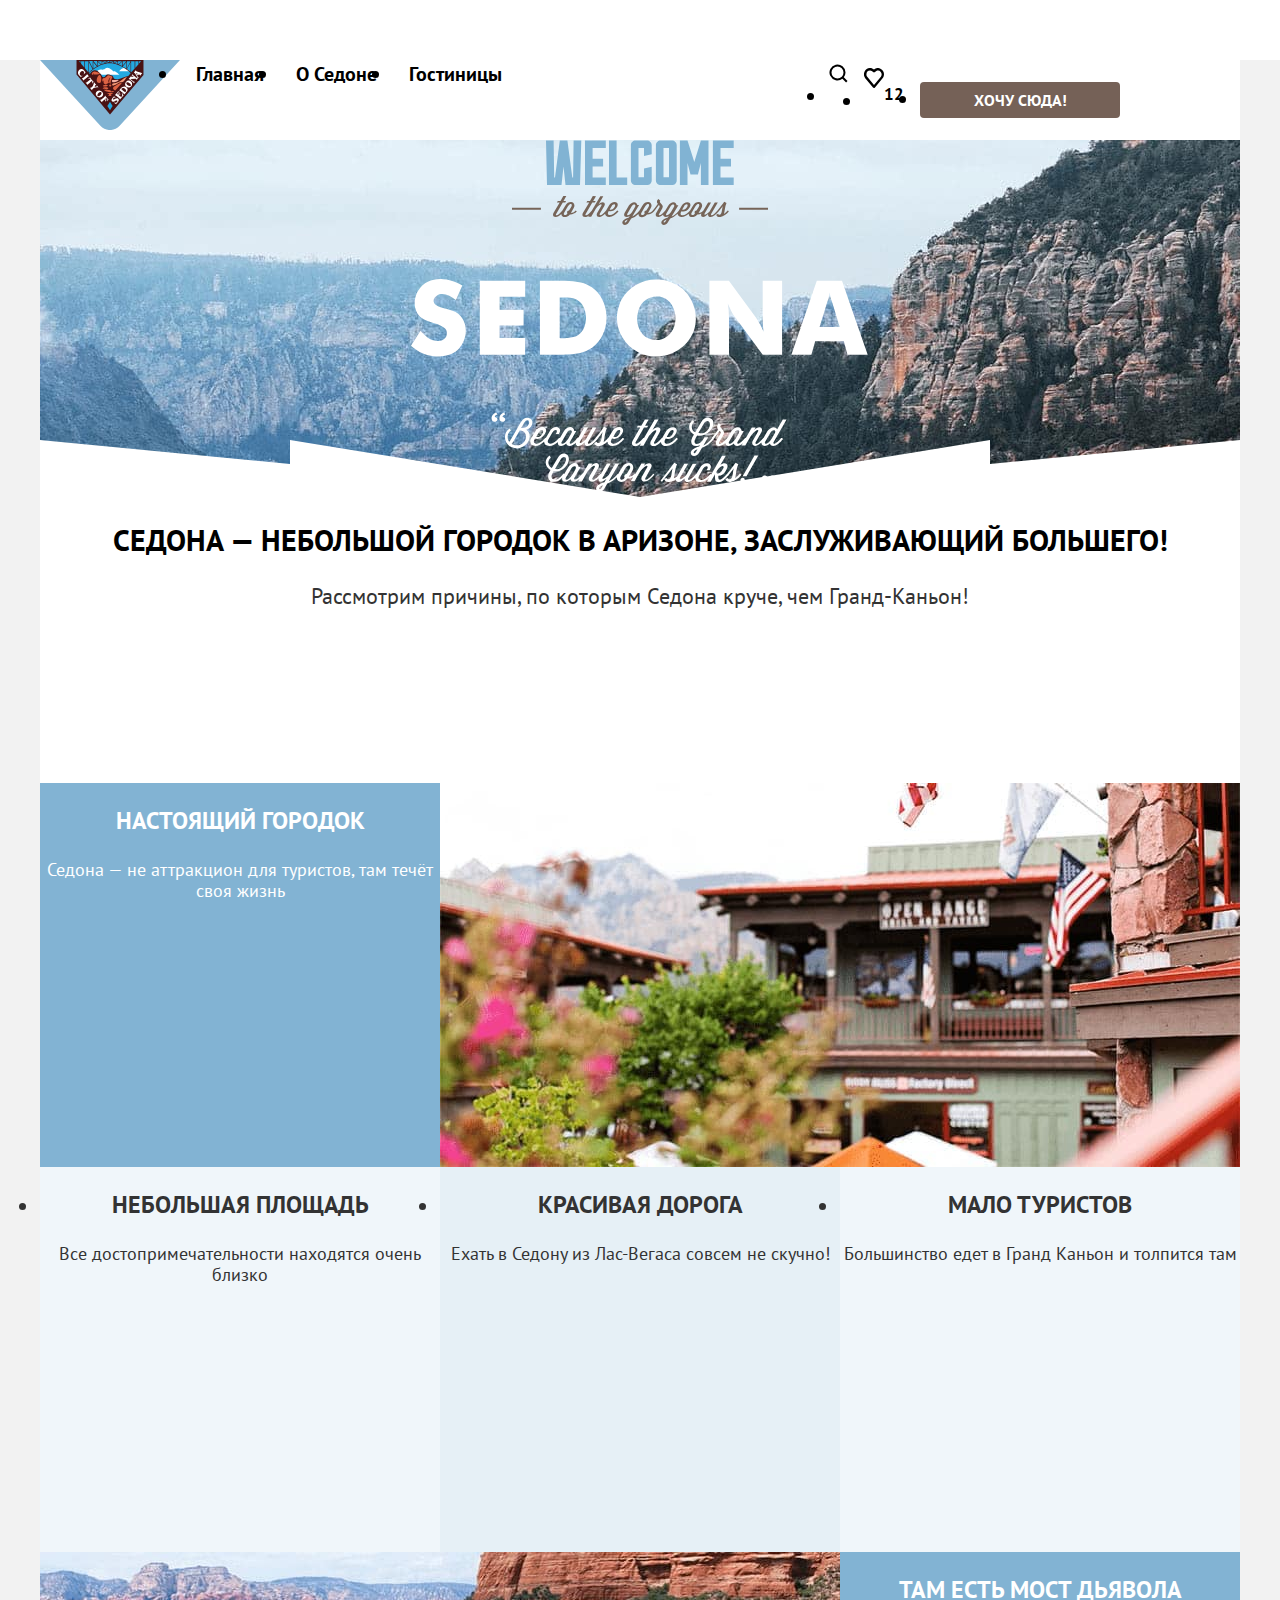
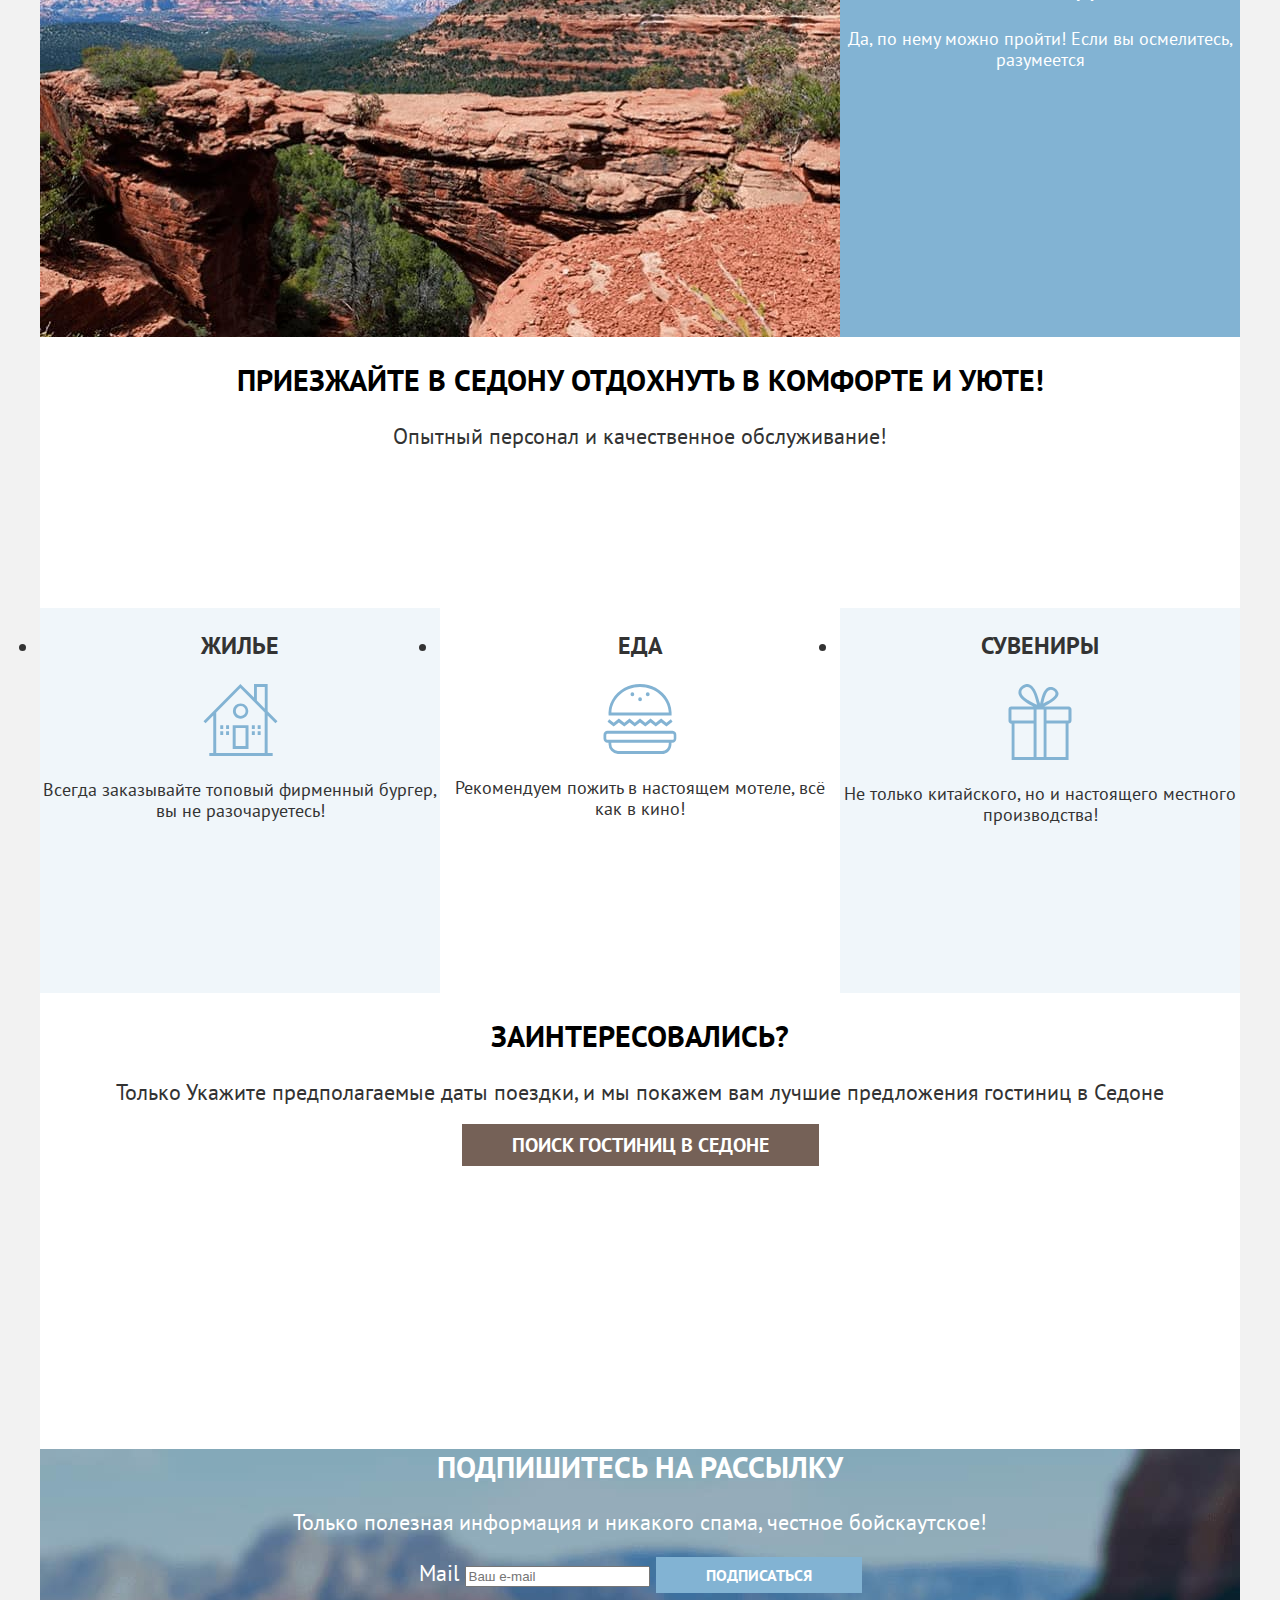
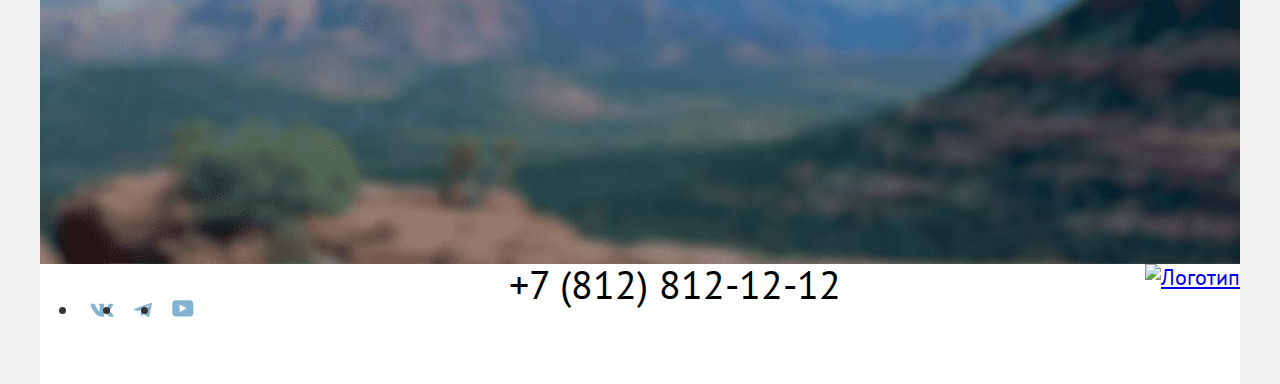
==== commit 62e2e84a: "работа над ошибками" ====
--- a/2260615-sedona-36-master/index.html
+++ b/2260615-sedona-36-master/index.html
@@ -1,14 +1,15 @@
 <!DOCTYPE html>
 <html lang="ru">
 
-  <head>
-    <meta charset="utf-8">
-    <title>HTML Academy: Седона</title>
-    <link rel="stylesheet" href="styles/styles.css">
-    
-  </head>
-
-  <body>
+<head>
+  <meta charset="utf-8">
+  <title>HTML Academy: Седона</title>
+  <link rel="stylesheet" href="styles/styles.css">
+
+</head>
+
+<body>
+  <div class="container">
     <header class="page-header">
       <a class="header-logo" href=" ">
         <img class="logo" width="140" height="70" src="images/header/logo.svg" alt="Логотип">
@@ -52,7 +53,7 @@
     <main class="main-index main-container">
       <div class="page-container">
         <section class="hero">
-          <h1 class="visually-hidden">Седона. Туристический городок
+          <h1 class="visually-hidden" hidden>Седона. Туристический городок
           </h1>
           <img class="hero-title" width="458" height="352" src="images/main/welcome.svg" alt="Welcome to the gorgeous Sedona,
           because the Grand Canyon sucks!">
@@ -202,6 +203,7 @@
         </a>
       </div>
     </footer>
-  </body>
+  </div>
+</body>
 
 </html>
--- a/2260615-sedona-36-master/styles/styles.css
+++ b/2260615-sedona-36-master/styles/styles.css
@@ -18,27 +18,45 @@
   height: 100%;
 }
 
+.container {
+  display: flex;
+  flex-direction: column;
+  margin: 60px auto;
+  min-height: 100%;
+  width: 1280px;
+  background: #F2F2F2;
+}
+
+.main-container {
+  flex-grow: 1;
+}
+
+.page-container {
+  margin-top: 0;
+  width: 1200px;
+  margin: 0 auto;
+  background-color: #FFFFFF;
+}
+
 body {
-  margin: 0;
-  display: flex;
-  flex-direction: column;
-  min-height: 100%;
+  height: 100%;
   font-family: "PT Sans", sans-serif;
   font-size: 22px;
   line-height: 26px;
   color: #333333;
   background-color: #FFFFFF;
-}
-
-.main-container {
-  flex-grow: 1;
+  margin: 0;
 }
 
 .page-header {
   display: flex;
   width: 1200px;
   margin: 0 auto;
-}
+  color: #000000;
+  background-color: #FFFFFF;
+}
+
+
 
 .navigation {
   display: flex;
@@ -83,12 +101,6 @@
   line-height: 36px;
 }
 
-
-.page-header {
-  color: #000000;
-  background-color: #FFFFFF;
-}
-
 .navigation-link {
   font-size: 20px;
   line-height: 24px;
@@ -115,11 +127,6 @@
   background-size: 20px 20px;
   text-decoration: none;
   padding-left: 20px
-}
-
-.page-container {
-  width: 1200px;
-  margin: 0 auto;
 }
 
 .hero {
@@ -185,8 +192,10 @@
   height: 406px;
 }
 
-.subscribe-hotels {
+.subscribe-hotels-inner {
   height: 415px;
+  text-align: center;
+  margin: 0 auto;
 }
 
 .page-footer-container {
@@ -195,8 +204,12 @@
   height: 120px;
   margin: 0 auto;
   justify-content: space-between;
-}
-
+  background-color: #FFFFFF;
+}
+
+.footer-social-list {
+  display: flex;
+}
 
 .item-name {
   font-size: 24px;
@@ -230,9 +243,12 @@
 
 .subscribe-hotels {
   color: #FFFFFF;
+  background-color: #000000;
   background-image: url("../images/main/subscribe.jpg");
   background-size: 100% auto;
   background-repeat: no-repeat;
+  height: 415px;
+  margin: 0 auto;
 }
 
 .footer-contacts-phone {
@@ -248,6 +264,7 @@
   font-size: 60px;
   line-height: 78px;
   font-weight: 700;
+  margin-bottom: 0;
 }
 
 .inner-title-filter {
@@ -271,10 +288,9 @@
 .catalog-filter-box {
   width: 151px;
   height: 157px;
-   }
+}
 
 .catalog-filter {
-
   display: flex;
   margin: 0 auto;
   justify-content: space-between;
@@ -284,30 +300,37 @@
   font-weight: 700;
   font-size: 20px;
   line-height: 24px;
-
-}
-
-.breadcrumbs{
-display: flex;
-
-
-}
+}
+
+.breadcrumbs {
+  display: flex;
+}
+
 .breadcrumbs-link {
-
   font-size: 16px;
   line-height: 21px;
   color: inherit;
   text-decoration: none;
-}
-
-.price-scale{
+  margin-left: 20px;
+}
+
+.price-scale {
   width: 288px;
   height: 160px;
 }
 
-.filter-button{
+.filter-button {
   width: 191px;
-height: 104px;
+  height: 104px;
+}
+
+.catalog-formats {
+  display: flex;
+  width: 1060px;
+  height: 49px;
+  margin: 0 auto;
+  justify-content: space-between;
+
 }
 
 .cards-style a {
@@ -343,6 +366,18 @@
 .select-control {
   font-size: 18px;
   line-height: 21px;
+}
+
+.product-list {
+  display: flex;
+  flex-wrap: wrap;
+  justify-content: space-between;
+}
+
+.product-card {
+  width: 340px;
+  height: 438px;
+  margin-bottom: 100px;
 }
 
 .product-card-link {
@@ -372,7 +407,20 @@
   line-height: 36px;
 }
 
+.pagination-list {
+  display: flex;
+  margin: 0 auto;
+}
+
 .pagination-current {
   color: #000000;
   background-color: #F2F2F2;
 }
+
+.pagination-item { 
+  padding: 40px 40px;
+}
+
+.footer-social-item {
+  padding: 10px;
+}
